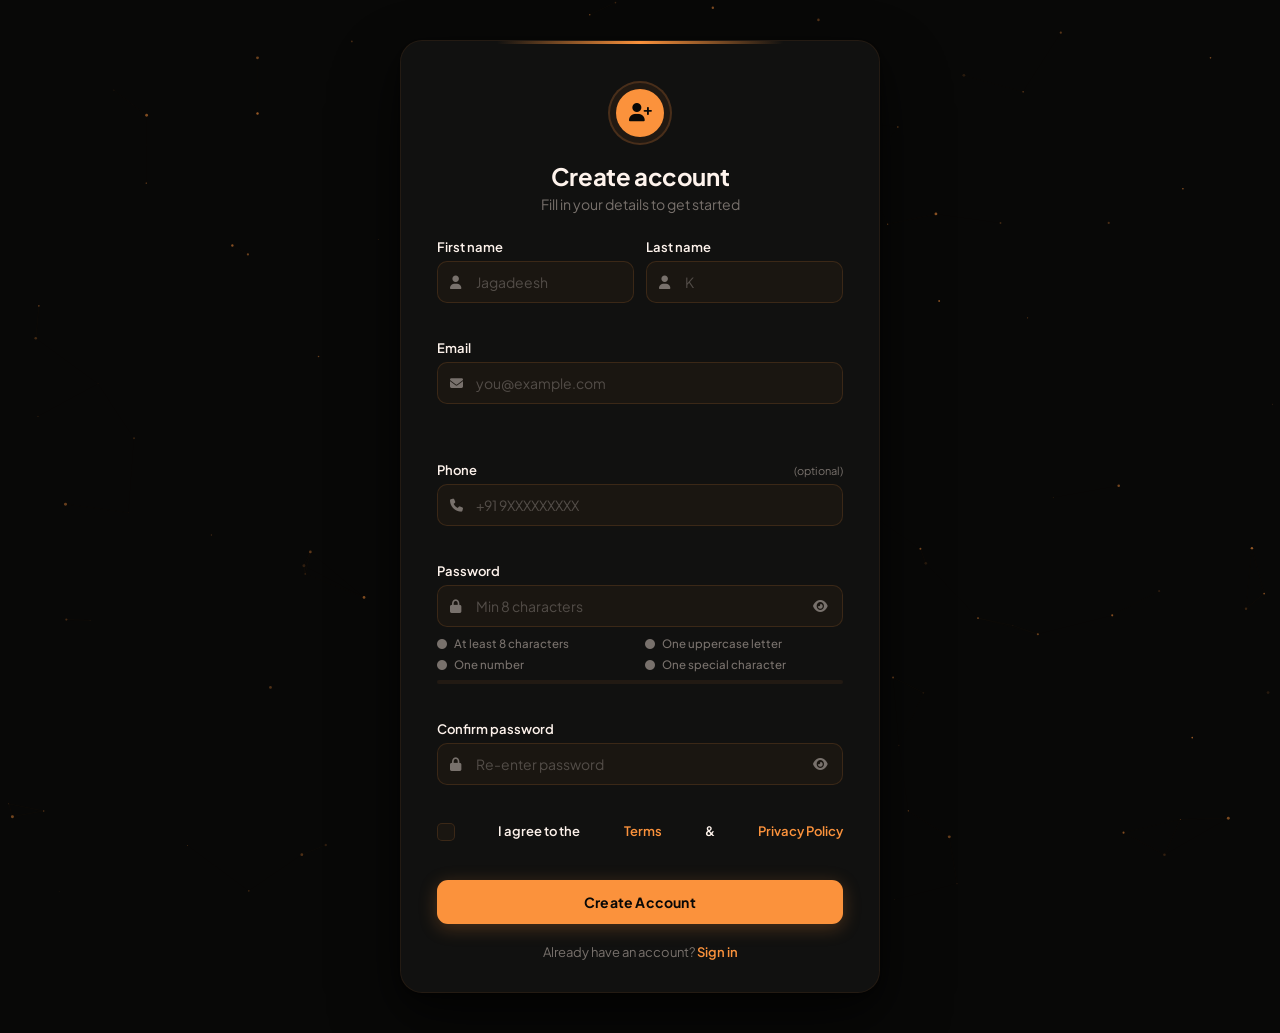
==== register.html @ 0bd23166 "Task-2 updated" ====
<!DOCTYPE html>
<html lang="en">
<head>
  <meta charset="UTF-8"/>
  <meta name="viewport" content="width=device-width, initial-scale=1.0"/>
  <title>Create Account</title>
  <link rel="stylesheet" href="style.css"/>
  <link rel="preconnect" href="https://fonts.googleapis.com">
  <link href="https://fonts.googleapis.com/css2?family=Plus+Jakarta+Sans:wght@400;500;600;700&display=swap" rel="stylesheet">
  <link rel="stylesheet" href="https://cdnjs.cloudflare.com/ajax/libs/font-awesome/6.5.1/css/all.min.css"/>
</head>
<body class="register-page">

  <canvas id="particleCanvas"></canvas>

  <div class="page-wrap">

    <div class="card card--wide" id="card">

      <div class="card-blob"></div>

      <div class="card-header">
        <div class="avatar-ring">
          <div class="avatar-inner">
            <i class="fas fa-user-plus"></i>
          </div>
        </div>
        <h1 class="card-title">Create account</h1>
        <p class="card-sub">Fill in your details to get started</p>
      </div>

      <form id="registerForm" novalidate>

        <div class="row-two">
          <div class="field" id="grp-fname">
            <label for="fname">First name</label>
            <div class="input-box">
              <i class="fas fa-user"></i>
              <input type="text" id="fname" placeholder="Jagadeesh" autocomplete="given-name"/>
            </div>
            <span class="err" id="err-fname"></span>
          </div>

          <div class="field" id="grp-lname">
            <label for="lname">Last name</label>
            <div class="input-box">
              <i class="fas fa-user"></i>
              <input type="text" id="lname" placeholder="K" autocomplete="family-name"/>
            </div>
            <span class="err" id="err-lname"></span>
          </div>
        </div>

        <div class="field" id="grp-remail">
          <label for="remail">Email</label>
          <div class="input-box">
            <i class="fas fa-envelope"></i>
            <input type="email" id="remail" placeholder="you@example.com" autocomplete="email"/>
          </div>
          <span class="err" id="err-remail"></span>
          <span class="hint" id="hint-email"></span>
        </div>

        <div class="field" id="grp-phone">
          <label for="phone">Phone <span class="optional">(optional)</span></label>
          <div class="input-box">
            <i class="fas fa-phone"></i>
            <input type="tel" id="phone" placeholder="+91 9XXXXXXXXX" autocomplete="tel"/>
          </div>
          <span class="err" id="err-phone"></span>
        </div>

        <div class="field" id="grp-rpw">
          <label for="rpw">Password</label>
          <div class="input-box">
            <i class="fas fa-lock"></i>
            <input type="password" id="rpw" placeholder="Min 8 characters" autocomplete="new-password"/>
            <button type="button" class="eye-btn" onclick="toggleEye('rpw','eye2')">
              <i class="fas fa-eye" id="eye2"></i>
            </button>
          </div>
          <ul class="pw-rules" id="pw-rules">
            <li id="rule-len"><i class="fas fa-circle"></i> At least 8 characters</li>
            <li id="rule-upper"><i class="fas fa-circle"></i> One uppercase letter</li>
            <li id="rule-num"><i class="fas fa-circle"></i> One number</li>
            <li id="rule-symbol"><i class="fas fa-circle"></i> One special character</li>
          </ul>
          <div class="strength-bar">
            <div class="strength-fill" id="str-fill"></div>
          </div>
          <span class="strength-txt" id="str-txt"></span>
          <span class="err" id="err-rpw"></span>
        </div>

        <div class="field" id="grp-cpw">
          <label for="cpw">Confirm password</label>
          <div class="input-box">
            <i class="fas fa-lock"></i>
            <input type="password" id="cpw" placeholder="Re-enter password" autocomplete="new-password"/>
            <button type="button" class="eye-btn" onclick="toggleEye('cpw','eye3')">
              <i class="fas fa-eye" id="eye3"></i>
            </button>
          </div>
          <span class="err" id="err-cpw"></span>
          <span class="match-ok hidden" id="match-ok"><i class="fas fa-check-circle"></i> Passwords match</span>
        </div>

        <div class="field" id="grp-terms">
          <label class="check-label">
            <input type="checkbox" id="terms"/>
            <span class="check-box"></span>
            I agree to the <a href="#">Terms</a> &amp; <a href="#">Privacy Policy</a>
          </label>
          <span class="err" id="err-terms"></span>
        </div>

        <button type="submit" class="btn-main" id="regBtn">
          <span id="regTxt">Create Account</span>
          <span id="regLoad" class="spin hidden"><i class="fas fa-circle-notch fa-spin"></i></span>
        </button>

      </form>

      <div class="toast hidden" id="reg-toast"></div>

      <p class="switch">Already have an account? <a href="login.html">Sign in</a></p>

    </div>

  </div>

  <script src="script.js"></script>
</body>
</html>
---- style.css ----
@import url('https://fonts.googleapis.com/css2?family=Plus+Jakarta+Sans:wght@400;500;600;700&display=swap');

:root {
  --bg-primary: #080807;
  --bg-secondary: #111110;
  --accent-color: #fb923c;
  --accent-dim: rgba(251, 146, 60, 0.07);
  --accent-dim-border: rgba(251, 146, 60, 0.18);
  --text-main: #fef3ec;
  --text-muted: #78716c;
  --border-light: rgba(251, 146, 60, 0.08);
  --field-bg: rgba(251, 146, 60, 0.04);
  --field-border: rgba(251, 146, 60, 0.14);
  --err: #f87171;
  --err-bg: rgba(248, 113, 113, 0.08);
  --err-border: rgba(248, 113, 113, 0.3);
  --ok: #4ade80;
  --ok-bg: rgba(74, 222, 128, 0.08);
  --ok-border: rgba(74, 222, 128, 0.3);
  --font: 'Plus Jakarta Sans', -apple-system, BlinkMacSystemFont, sans-serif;
  --ease: 0.2s cubic-bezier(.4,0,.2,1);
}

*, *::before, *::after { box-sizing: border-box; margin: 0; padding: 0; }

body {
  font-family: var(--font);
  min-height: 100vh;
  display: flex;
  align-items: center;
  justify-content: center;
  background-color: var(--bg-primary);
  color: var(--text-main);
  overflow-x: hidden;
}

#particleCanvas {
  position: fixed;
  top: 0;
  left: 0;
  width: 100%;
  height: 100%;
  z-index: 0;
  pointer-events: none;
}

.page-wrap {
  position: relative;
  z-index: 1;
  width: 100%;
  min-height: 100vh;
  display: flex;
  align-items: center;
  justify-content: center;
  padding: 40px 16px;
}

.card {
  position: relative;
  z-index: 1;
  width: 100%;
  max-width: 420px;
  background: var(--bg-secondary);
  border-radius: 22px;
  padding: 40px 36px 32px;
  border: 1px solid var(--border-light);
  box-shadow:
    0 2px 6px rgba(0,0,0,0.3),
    0 12px 32px rgba(0,0,0,0.4),
    0 32px 70px rgba(0,0,0,0.45);
  animation: popIn 0.45s cubic-bezier(.34,1.56,.64,1) both;
  backdrop-filter: blur(6px);
}

.card--wide { max-width: 480px; }

.card-blob {
  position: absolute;
  top: 0; left: 50%;
  transform: translateX(-50%);
  width: 60%;
  height: 3px;
  border-radius: 0 0 4px 4px;
  background: linear-gradient(90deg, transparent, var(--accent-color), transparent);
}

.card-header {
  text-align: center;
  margin-bottom: 26px;
}

.avatar-ring {
  width: 64px; height: 64px;
  border-radius: 50%;
  background: var(--accent-dim);
  border: 2px solid var(--accent-dim-border);
  display: flex; align-items: center; justify-content: center;
  margin: 0 auto 16px;
}

.avatar-inner {
  width: 48px; height: 48px;
  border-radius: 50%;
  background: var(--accent-color);
  display: flex; align-items: center; justify-content: center;
  color: var(--bg-primary);
  font-size: 18px;
}

.card-title {
  font-size: 1.5rem;
  font-weight: 700;
  color: var(--text-main);
  letter-spacing: -0.4px;
  margin-bottom: 4px;
}

.card-sub {
  font-size: 0.88rem;
  color: var(--text-muted);
}

.field {
  margin-bottom: 16px;
}

.field label {
  display: flex;
  justify-content: space-between;
  align-items: center;
  font-size: 13px;
  font-weight: 600;
  color: var(--text-main);
  margin-bottom: 6px;
}

.optional {
  font-size: 11px;
  font-weight: 400;
  color: var(--text-muted);
}

.forgot {
  font-size: 12px;
  font-weight: 500;
  color: var(--accent-color);
  text-decoration: none;
  transition: color var(--ease);
}
.forgot:hover { color: #ffb673; }

.input-box {
  position: relative;
  display: flex;
  align-items: center;
}

.input-box > i {
  position: absolute;
  left: 13px;
  font-size: 13px;
  color: var(--text-muted);
  pointer-events: none;
  transition: color var(--ease);
}

.input-box input {
  width: 100%;
  padding: 11px 13px 11px 38px;
  background: var(--field-bg);
  border: 1.5px solid var(--field-border);
  border-radius: 10px;
  font-family: var(--font);
  font-size: 14px;
  color: var(--text-main);
  outline: none;
  transition: border-color var(--ease), background var(--ease), box-shadow var(--ease);
}

.input-box input::placeholder { color: var(--text-muted); opacity: 0.6; }

.input-box input:focus {
  border-color: var(--accent-color);
  background: rgba(251, 146, 60, 0.06);
  box-shadow: 0 0 0 3px var(--accent-dim);
}

.field.has-error .input-box input {
  border-color: var(--err);
  background: var(--err-bg);
}
.field.has-ok .input-box input {
  border-color: var(--ok);
  background: var(--ok-bg);
}

.err {
  display: block;
  font-size: 12px;
  color: var(--err);
  margin-top: 5px;
  min-height: 16px;
  font-weight: 500;
}

.hint {
  display: block;
  font-size: 12px;
  margin-top: 5px;
  font-weight: 500;
  min-height: 16px;
}

.match-ok {
  display: block;
  font-size: 12px;
  color: var(--ok);
  margin-top: 5px;
  font-weight: 500;
}
.match-ok i { margin-right: 3px; }

.eye-btn {
  position: absolute;
  right: 11px;
  background: none;
  border: none;
  cursor: pointer;
  color: var(--text-muted);
  font-size: 13px;
  padding: 4px;
  display: flex;
  align-items: center;
  transition: color var(--ease);
}
.eye-btn:hover { color: var(--accent-color); }

.pw-rules {
  list-style: none;
  margin-top: 9px;
  margin-bottom: 8px;
  display: grid;
  grid-template-columns: 1fr 1fr;
  gap: 6px 10px;
}
.pw-rules li {
  display: flex;
  align-items: center;
  gap: 7px;
  font-size: 11.5px;
  font-weight: 500;
  color: var(--text-muted);
  transition: color var(--ease);
}
.pw-rules li i {
  font-size: 10px;
  color: var(--text-muted);
  transition: color var(--ease), transform var(--ease);
}
.pw-rules li.met {
  color: var(--ok);
}
.pw-rules li.met i {
  color: var(--ok);
  transform: scale(1.1);
}

.strength-bar {
  height: 4px;
  background: var(--accent-dim);
  border-radius: 2px;
  margin-top: 8px;
  overflow: hidden;
}
.strength-fill {
  height: 100%;
  width: 0;
  border-radius: 2px;
  transition: width 0.35s ease, background 0.35s ease;
}
.strength-txt {
  font-size: 11px;
  font-weight: 600;
  margin-top: 4px;
  display: block;
}

.row-two {
  display: grid;
  grid-template-columns: 1fr 1fr;
  gap: 12px;
}

.check-label {
  display: flex;
  align-items: flex-start;
  gap: 10px;
  cursor: pointer;
  font-size: 13px;
  color: var(--text-muted);
  line-height: 1.5;
  margin-bottom: 18px;
  font-weight: 400;
}
.check-label input[type="checkbox"] { display: none; }

.check-box {
  width: 18px; height: 18px;
  min-width: 18px;
  border-radius: 5px;
  border: 1.5px solid var(--field-border);
  background: var(--field-bg);
  display: flex;
  align-items: center;
  justify-content: center;
  margin-top: 1px;
  transition: background var(--ease), border-color var(--ease);
}
.check-label input:checked ~ .check-box {
  background: var(--accent-color);
  border-color: var(--accent-color);
}
.check-label input:checked ~ .check-box::after {
  content: '';
  width: 5px; height: 9px;
  border: 2px solid var(--bg-primary);
  border-top: none; border-left: none;
  transform: rotate(45deg);
  margin-top: -2px;
}
.check-label a { color: var(--accent-color); text-decoration: none; }
.check-label a:hover { color: #ffb673; }

.btn-main {
  width: 100%;
  padding: 13px;
  background: var(--accent-color);
  color: var(--bg-primary);
  border: none;
  border-radius: 11px;
  font-family: var(--font);
  font-size: 14px;
  font-weight: 700;
  cursor: pointer;
  letter-spacing: 0.2px;
  box-shadow: 0 4px 18px rgba(251, 146, 60, 0.25);
  transition: transform var(--ease), box-shadow var(--ease), opacity var(--ease), background var(--ease);
  display: flex;
  align-items: center;
  justify-content: center;
  gap: 8px;
  margin-bottom: 4px;
}
.btn-main:hover {
  background: #ffa552;
  transform: translateY(-2px);
  box-shadow: 0 8px 26px rgba(251, 146, 60, 0.35);
}
.btn-main:active { transform: translateY(0); }
.btn-main:disabled { opacity: 0.6; cursor: not-allowed; transform: none; }

.spin i { font-size: 15px; }

.toast {
  margin-top: 14px;
  padding: 11px 15px;
  border-radius: 9px;
  font-size: 13px;
  font-weight: 500;
  text-align: center;
  animation: fadeUp 0.28s ease;
}
.toast.ok  { background: var(--ok-bg); color: var(--ok); border: 1px solid var(--ok-border); }
.toast.bad { background: var(--err-bg); color: var(--err); border: 1px solid var(--err-border); }

.switch {
  text-align: center;
  margin-top: 20px;
  font-size: 13px;
  color: var(--text-muted);
}
.switch a {
  color: var(--accent-color);
  font-weight: 600;
  text-decoration: none;
  transition: color var(--ease);
}
.switch a:hover { color: #ffb673; }

.hidden { display: none !important; }

@keyframes popIn {
  from { opacity: 0; transform: scale(0.94) translateY(16px); }
  to   { opacity: 1; transform: scale(1)    translateY(0);    }
}
@keyframes fadeUp {
  from { opacity: 0; transform: translateY(6px); }
  to   { opacity: 1; transform: translateY(0);   }
}

@media (max-width: 520px) {
  .card { padding: 30px 20px 24px; border-radius: 18px; }
  .card-title { font-size: 1.3rem; }
  .row-two { grid-template-columns: 1fr; }
  .pw-rules { grid-template-columns: 1fr; }
}
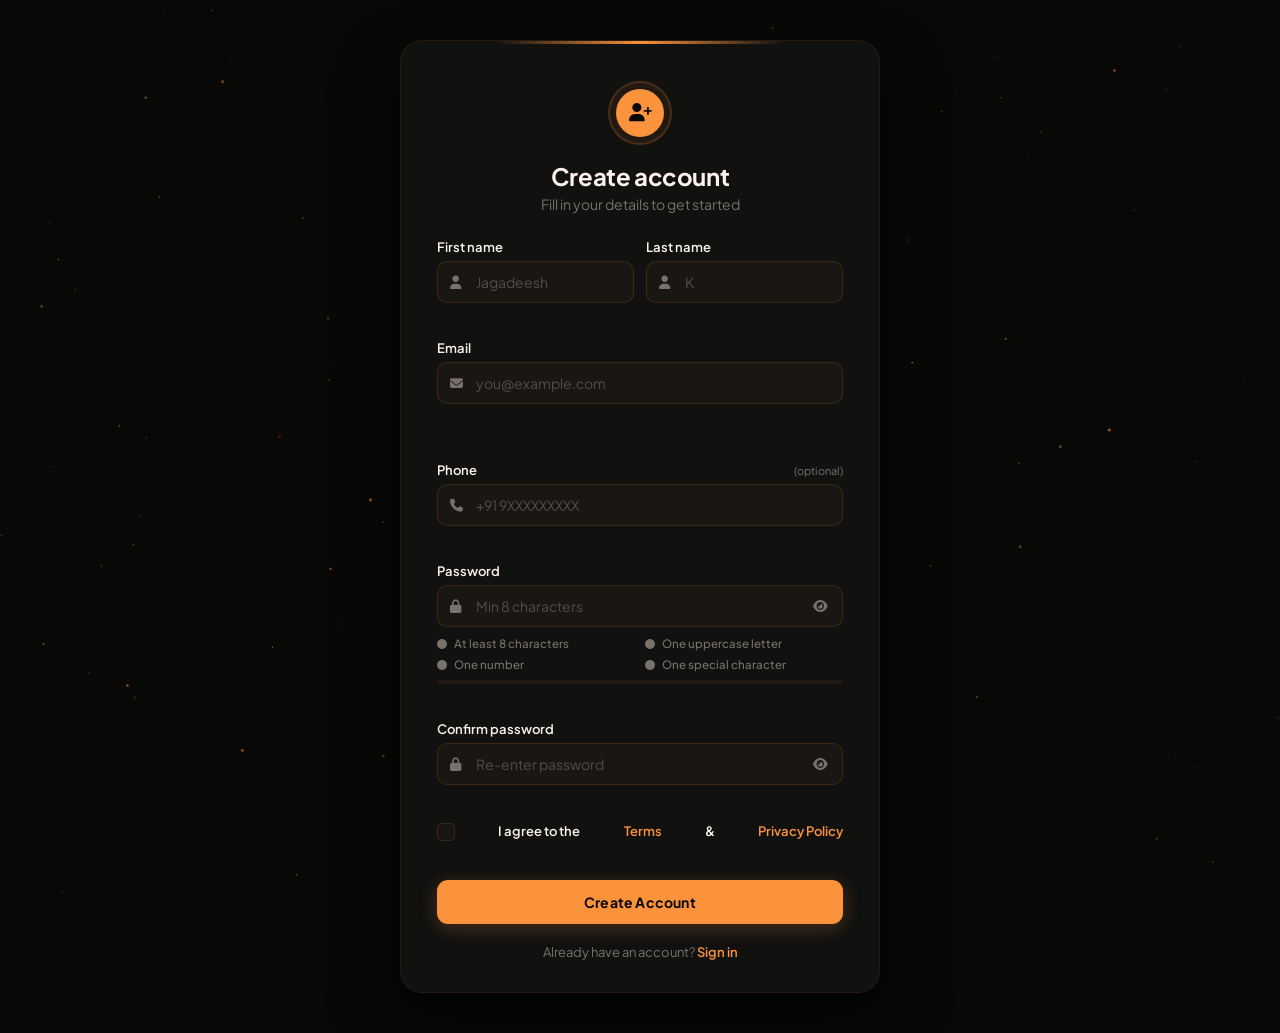
==== commit fb7d9ee1: "Add files via upload" ====
--- a/register.html
+++ b/register.html
@@ -1,134 +1,134 @@
-<!DOCTYPE html>
-<html lang="en">
-<head>
-  <meta charset="UTF-8"/>
-  <meta name="viewport" content="width=device-width, initial-scale=1.0"/>
-  <title>Create Account</title>
-  <link rel="stylesheet" href="style.css"/>
-  <link rel="preconnect" href="https://fonts.googleapis.com">
-  <link href="https://fonts.googleapis.com/css2?family=Plus+Jakarta+Sans:wght@400;500;600;700&display=swap" rel="stylesheet">
-  <link rel="stylesheet" href="https://cdnjs.cloudflare.com/ajax/libs/font-awesome/6.5.1/css/all.min.css"/>
-</head>
-<body class="register-page">
-
-  <canvas id="particleCanvas"></canvas>
-
-  <div class="page-wrap">
-
-    <div class="card card--wide" id="card">
-
-      <div class="card-blob"></div>
-
-      <div class="card-header">
-        <div class="avatar-ring">
-          <div class="avatar-inner">
-            <i class="fas fa-user-plus"></i>
-          </div>
-        </div>
-        <h1 class="card-title">Create account</h1>
-        <p class="card-sub">Fill in your details to get started</p>
-      </div>
-
-      <form id="registerForm" novalidate>
-
-        <div class="row-two">
-          <div class="field" id="grp-fname">
-            <label for="fname">First name</label>
-            <div class="input-box">
-              <i class="fas fa-user"></i>
-              <input type="text" id="fname" placeholder="Jagadeesh" autocomplete="given-name"/>
-            </div>
-            <span class="err" id="err-fname"></span>
-          </div>
-
-          <div class="field" id="grp-lname">
-            <label for="lname">Last name</label>
-            <div class="input-box">
-              <i class="fas fa-user"></i>
-              <input type="text" id="lname" placeholder="K" autocomplete="family-name"/>
-            </div>
-            <span class="err" id="err-lname"></span>
-          </div>
-        </div>
-
-        <div class="field" id="grp-remail">
-          <label for="remail">Email</label>
-          <div class="input-box">
-            <i class="fas fa-envelope"></i>
-            <input type="email" id="remail" placeholder="you@example.com" autocomplete="email"/>
-          </div>
-          <span class="err" id="err-remail"></span>
-          <span class="hint" id="hint-email"></span>
-        </div>
-
-        <div class="field" id="grp-phone">
-          <label for="phone">Phone <span class="optional">(optional)</span></label>
-          <div class="input-box">
-            <i class="fas fa-phone"></i>
-            <input type="tel" id="phone" placeholder="+91 9XXXXXXXXX" autocomplete="tel"/>
-          </div>
-          <span class="err" id="err-phone"></span>
-        </div>
-
-        <div class="field" id="grp-rpw">
-          <label for="rpw">Password</label>
-          <div class="input-box">
-            <i class="fas fa-lock"></i>
-            <input type="password" id="rpw" placeholder="Min 8 characters" autocomplete="new-password"/>
-            <button type="button" class="eye-btn" onclick="toggleEye('rpw','eye2')">
-              <i class="fas fa-eye" id="eye2"></i>
-            </button>
-          </div>
-          <ul class="pw-rules" id="pw-rules">
-            <li id="rule-len"><i class="fas fa-circle"></i> At least 8 characters</li>
-            <li id="rule-upper"><i class="fas fa-circle"></i> One uppercase letter</li>
-            <li id="rule-num"><i class="fas fa-circle"></i> One number</li>
-            <li id="rule-symbol"><i class="fas fa-circle"></i> One special character</li>
-          </ul>
-          <div class="strength-bar">
-            <div class="strength-fill" id="str-fill"></div>
-          </div>
-          <span class="strength-txt" id="str-txt"></span>
-          <span class="err" id="err-rpw"></span>
-        </div>
-
-        <div class="field" id="grp-cpw">
-          <label for="cpw">Confirm password</label>
-          <div class="input-box">
-            <i class="fas fa-lock"></i>
-            <input type="password" id="cpw" placeholder="Re-enter password" autocomplete="new-password"/>
-            <button type="button" class="eye-btn" onclick="toggleEye('cpw','eye3')">
-              <i class="fas fa-eye" id="eye3"></i>
-            </button>
-          </div>
-          <span class="err" id="err-cpw"></span>
-          <span class="match-ok hidden" id="match-ok"><i class="fas fa-check-circle"></i> Passwords match</span>
-        </div>
-
-        <div class="field" id="grp-terms">
-          <label class="check-label">
-            <input type="checkbox" id="terms"/>
-            <span class="check-box"></span>
-            I agree to the <a href="#">Terms</a> &amp; <a href="#">Privacy Policy</a>
-          </label>
-          <span class="err" id="err-terms"></span>
-        </div>
-
-        <button type="submit" class="btn-main" id="regBtn">
-          <span id="regTxt">Create Account</span>
-          <span id="regLoad" class="spin hidden"><i class="fas fa-circle-notch fa-spin"></i></span>
-        </button>
-
-      </form>
-
-      <div class="toast hidden" id="reg-toast"></div>
-
-      <p class="switch">Already have an account? <a href="login.html">Sign in</a></p>
-
-    </div>
-
-  </div>
-
-  <script src="script.js"></script>
-</body>
+<!DOCTYPE html>
+<html lang="en">
+<head>
+  <meta charset="UTF-8"/>
+  <meta name="viewport" content="width=device-width, initial-scale=1.0"/>
+  <title>Create Account</title>
+  <link rel="stylesheet" href="style.css"/>
+  <link rel="preconnect" href="https://fonts.googleapis.com">
+  <link href="https://fonts.googleapis.com/css2?family=Plus+Jakarta+Sans:wght@400;500;600;700&display=swap" rel="stylesheet">
+  <link rel="stylesheet" href="https://cdnjs.cloudflare.com/ajax/libs/font-awesome/6.5.1/css/all.min.css"/>
+</head>
+<body class="register-page">
+
+  <canvas id="particleCanvas"></canvas>
+
+  <div class="page-wrap">
+
+    <div class="card card--wide" id="card">
+
+      <div class="card-blob"></div>
+
+      <div class="card-header">
+        <div class="avatar-ring">
+          <div class="avatar-inner">
+            <i class="fas fa-user-plus"></i>
+          </div>
+        </div>
+        <h1 class="card-title">Create account</h1>
+        <p class="card-sub">Fill in your details to get started</p>
+      </div>
+
+      <form id="registerForm" novalidate>
+
+        <div class="row-two">
+          <div class="field" id="grp-fname">
+            <label for="fname">First name</label>
+            <div class="input-box">
+              <i class="fas fa-user"></i>
+              <input type="text" id="fname" placeholder="Jagadeesh" autocomplete="given-name"/>
+            </div>
+            <span class="err" id="err-fname"></span>
+          </div>
+
+          <div class="field" id="grp-lname">
+            <label for="lname">Last name</label>
+            <div class="input-box">
+              <i class="fas fa-user"></i>
+              <input type="text" id="lname" placeholder="K" autocomplete="family-name"/>
+            </div>
+            <span class="err" id="err-lname"></span>
+          </div>
+        </div>
+
+        <div class="field" id="grp-remail">
+          <label for="remail">Email</label>
+          <div class="input-box">
+            <i class="fas fa-envelope"></i>
+            <input type="email" id="remail" placeholder="you@example.com" autocomplete="email"/>
+          </div>
+          <span class="err" id="err-remail"></span>
+          <span class="hint" id="hint-email"></span>
+        </div>
+
+        <div class="field" id="grp-phone">
+          <label for="phone">Phone <span class="optional">(optional)</span></label>
+          <div class="input-box">
+            <i class="fas fa-phone"></i>
+            <input type="tel" id="phone" placeholder="+91 9XXXXXXXXX" autocomplete="tel"/>
+          </div>
+          <span class="err" id="err-phone"></span>
+        </div>
+
+        <div class="field" id="grp-rpw">
+          <label for="rpw">Password</label>
+          <div class="input-box">
+            <i class="fas fa-lock"></i>
+            <input type="password" id="rpw" placeholder="Min 8 characters" autocomplete="new-password"/>
+            <button type="button" class="eye-btn" onclick="toggleEye('rpw','eye2')">
+              <i class="fas fa-eye" id="eye2"></i>
+            </button>
+          </div>
+          <ul class="pw-rules" id="pw-rules">
+            <li id="rule-len"><i class="fas fa-circle"></i> At least 8 characters</li>
+            <li id="rule-upper"><i class="fas fa-circle"></i> One uppercase letter</li>
+            <li id="rule-num"><i class="fas fa-circle"></i> One number</li>
+            <li id="rule-symbol"><i class="fas fa-circle"></i> One special character</li>
+          </ul>
+          <div class="strength-bar">
+            <div class="strength-fill" id="str-fill"></div>
+          </div>
+          <span class="strength-txt" id="str-txt"></span>
+          <span class="err" id="err-rpw"></span>
+        </div>
+
+        <div class="field" id="grp-cpw">
+          <label for="cpw">Confirm password</label>
+          <div class="input-box">
+            <i class="fas fa-lock"></i>
+            <input type="password" id="cpw" placeholder="Re-enter password" autocomplete="new-password"/>
+            <button type="button" class="eye-btn" onclick="toggleEye('cpw','eye3')">
+              <i class="fas fa-eye" id="eye3"></i>
+            </button>
+          </div>
+          <span class="err" id="err-cpw"></span>
+          <span class="match-ok hidden" id="match-ok"><i class="fas fa-check-circle"></i> Passwords match</span>
+        </div>
+
+        <div class="field" id="grp-terms">
+          <label class="check-label">
+            <input type="checkbox" id="terms"/>
+            <span class="check-box"></span>
+            I agree to the <a href="#">Terms</a> &amp; <a href="#">Privacy Policy</a>
+          </label>
+          <span class="err" id="err-terms"></span>
+        </div>
+
+        <button type="submit" class="btn-main" id="regBtn">
+          <span id="regTxt">Create Account</span>
+          <span id="regLoad" class="spin hidden"><i class="fas fa-circle-notch fa-spin"></i></span>
+        </button>
+
+      </form>
+
+      <div class="toast hidden" id="reg-toast"></div>
+
+      <p class="switch">Already have an account? <a href="login.html">Sign in</a></p>
+
+    </div>
+
+  </div>
+
+  <script src="script.js"></script>
+</body>
 </html>
--- a/style.css
+++ b/style.css
@@ -1,406 +1,406 @@
-@import url('https://fonts.googleapis.com/css2?family=Plus+Jakarta+Sans:wght@400;500;600;700&display=swap');
-
-:root {
-  --bg-primary: #080807;
-  --bg-secondary: #111110;
-  --accent-color: #fb923c;
-  --accent-dim: rgba(251, 146, 60, 0.07);
-  --accent-dim-border: rgba(251, 146, 60, 0.18);
-  --text-main: #fef3ec;
-  --text-muted: #78716c;
-  --border-light: rgba(251, 146, 60, 0.08);
-  --field-bg: rgba(251, 146, 60, 0.04);
-  --field-border: rgba(251, 146, 60, 0.14);
-  --err: #f87171;
-  --err-bg: rgba(248, 113, 113, 0.08);
-  --err-border: rgba(248, 113, 113, 0.3);
-  --ok: #4ade80;
-  --ok-bg: rgba(74, 222, 128, 0.08);
-  --ok-border: rgba(74, 222, 128, 0.3);
-  --font: 'Plus Jakarta Sans', -apple-system, BlinkMacSystemFont, sans-serif;
-  --ease: 0.2s cubic-bezier(.4,0,.2,1);
-}
-
-*, *::before, *::after { box-sizing: border-box; margin: 0; padding: 0; }
-
-body {
-  font-family: var(--font);
-  min-height: 100vh;
-  display: flex;
-  align-items: center;
-  justify-content: center;
-  background-color: var(--bg-primary);
-  color: var(--text-main);
-  overflow-x: hidden;
-}
-
-#particleCanvas {
-  position: fixed;
-  top: 0;
-  left: 0;
-  width: 100%;
-  height: 100%;
-  z-index: 0;
-  pointer-events: none;
-}
-
-.page-wrap {
-  position: relative;
-  z-index: 1;
-  width: 100%;
-  min-height: 100vh;
-  display: flex;
-  align-items: center;
-  justify-content: center;
-  padding: 40px 16px;
-}
-
-.card {
-  position: relative;
-  z-index: 1;
-  width: 100%;
-  max-width: 420px;
-  background: var(--bg-secondary);
-  border-radius: 22px;
-  padding: 40px 36px 32px;
-  border: 1px solid var(--border-light);
-  box-shadow:
-    0 2px 6px rgba(0,0,0,0.3),
-    0 12px 32px rgba(0,0,0,0.4),
-    0 32px 70px rgba(0,0,0,0.45);
-  animation: popIn 0.45s cubic-bezier(.34,1.56,.64,1) both;
-  backdrop-filter: blur(6px);
-}
-
-.card--wide { max-width: 480px; }
-
-.card-blob {
-  position: absolute;
-  top: 0; left: 50%;
-  transform: translateX(-50%);
-  width: 60%;
-  height: 3px;
-  border-radius: 0 0 4px 4px;
-  background: linear-gradient(90deg, transparent, var(--accent-color), transparent);
-}
-
-.card-header {
-  text-align: center;
-  margin-bottom: 26px;
-}
-
-.avatar-ring {
-  width: 64px; height: 64px;
-  border-radius: 50%;
-  background: var(--accent-dim);
-  border: 2px solid var(--accent-dim-border);
-  display: flex; align-items: center; justify-content: center;
-  margin: 0 auto 16px;
-}
-
-.avatar-inner {
-  width: 48px; height: 48px;
-  border-radius: 50%;
-  background: var(--accent-color);
-  display: flex; align-items: center; justify-content: center;
-  color: var(--bg-primary);
-  font-size: 18px;
-}
-
-.card-title {
-  font-size: 1.5rem;
-  font-weight: 700;
-  color: var(--text-main);
-  letter-spacing: -0.4px;
-  margin-bottom: 4px;
-}
-
-.card-sub {
-  font-size: 0.88rem;
-  color: var(--text-muted);
-}
-
-.field {
-  margin-bottom: 16px;
-}
-
-.field label {
-  display: flex;
-  justify-content: space-between;
-  align-items: center;
-  font-size: 13px;
-  font-weight: 600;
-  color: var(--text-main);
-  margin-bottom: 6px;
-}
-
-.optional {
-  font-size: 11px;
-  font-weight: 400;
-  color: var(--text-muted);
-}
-
-.forgot {
-  font-size: 12px;
-  font-weight: 500;
-  color: var(--accent-color);
-  text-decoration: none;
-  transition: color var(--ease);
-}
-.forgot:hover { color: #ffb673; }
-
-.input-box {
-  position: relative;
-  display: flex;
-  align-items: center;
-}
-
-.input-box > i {
-  position: absolute;
-  left: 13px;
-  font-size: 13px;
-  color: var(--text-muted);
-  pointer-events: none;
-  transition: color var(--ease);
-}
-
-.input-box input {
-  width: 100%;
-  padding: 11px 13px 11px 38px;
-  background: var(--field-bg);
-  border: 1.5px solid var(--field-border);
-  border-radius: 10px;
-  font-family: var(--font);
-  font-size: 14px;
-  color: var(--text-main);
-  outline: none;
-  transition: border-color var(--ease), background var(--ease), box-shadow var(--ease);
-}
-
-.input-box input::placeholder { color: var(--text-muted); opacity: 0.6; }
-
-.input-box input:focus {
-  border-color: var(--accent-color);
-  background: rgba(251, 146, 60, 0.06);
-  box-shadow: 0 0 0 3px var(--accent-dim);
-}
-
-.field.has-error .input-box input {
-  border-color: var(--err);
-  background: var(--err-bg);
-}
-.field.has-ok .input-box input {
-  border-color: var(--ok);
-  background: var(--ok-bg);
-}
-
-.err {
-  display: block;
-  font-size: 12px;
-  color: var(--err);
-  margin-top: 5px;
-  min-height: 16px;
-  font-weight: 500;
-}
-
-.hint {
-  display: block;
-  font-size: 12px;
-  margin-top: 5px;
-  font-weight: 500;
-  min-height: 16px;
-}
-
-.match-ok {
-  display: block;
-  font-size: 12px;
-  color: var(--ok);
-  margin-top: 5px;
-  font-weight: 500;
-}
-.match-ok i { margin-right: 3px; }
-
-.eye-btn {
-  position: absolute;
-  right: 11px;
-  background: none;
-  border: none;
-  cursor: pointer;
-  color: var(--text-muted);
-  font-size: 13px;
-  padding: 4px;
-  display: flex;
-  align-items: center;
-  transition: color var(--ease);
-}
-.eye-btn:hover { color: var(--accent-color); }
-
-.pw-rules {
-  list-style: none;
-  margin-top: 9px;
-  margin-bottom: 8px;
-  display: grid;
-  grid-template-columns: 1fr 1fr;
-  gap: 6px 10px;
-}
-.pw-rules li {
-  display: flex;
-  align-items: center;
-  gap: 7px;
-  font-size: 11.5px;
-  font-weight: 500;
-  color: var(--text-muted);
-  transition: color var(--ease);
-}
-.pw-rules li i {
-  font-size: 10px;
-  color: var(--text-muted);
-  transition: color var(--ease), transform var(--ease);
-}
-.pw-rules li.met {
-  color: var(--ok);
-}
-.pw-rules li.met i {
-  color: var(--ok);
-  transform: scale(1.1);
-}
-
-.strength-bar {
-  height: 4px;
-  background: var(--accent-dim);
-  border-radius: 2px;
-  margin-top: 8px;
-  overflow: hidden;
-}
-.strength-fill {
-  height: 100%;
-  width: 0;
-  border-radius: 2px;
-  transition: width 0.35s ease, background 0.35s ease;
-}
-.strength-txt {
-  font-size: 11px;
-  font-weight: 600;
-  margin-top: 4px;
-  display: block;
-}
-
-.row-two {
-  display: grid;
-  grid-template-columns: 1fr 1fr;
-  gap: 12px;
-}
-
-.check-label {
-  display: flex;
-  align-items: flex-start;
-  gap: 10px;
-  cursor: pointer;
-  font-size: 13px;
-  color: var(--text-muted);
-  line-height: 1.5;
-  margin-bottom: 18px;
-  font-weight: 400;
-}
-.check-label input[type="checkbox"] { display: none; }
-
-.check-box {
-  width: 18px; height: 18px;
-  min-width: 18px;
-  border-radius: 5px;
-  border: 1.5px solid var(--field-border);
-  background: var(--field-bg);
-  display: flex;
-  align-items: center;
-  justify-content: center;
-  margin-top: 1px;
-  transition: background var(--ease), border-color var(--ease);
-}
-.check-label input:checked ~ .check-box {
-  background: var(--accent-color);
-  border-color: var(--accent-color);
-}
-.check-label input:checked ~ .check-box::after {
-  content: '';
-  width: 5px; height: 9px;
-  border: 2px solid var(--bg-primary);
-  border-top: none; border-left: none;
-  transform: rotate(45deg);
-  margin-top: -2px;
-}
-.check-label a { color: var(--accent-color); text-decoration: none; }
-.check-label a:hover { color: #ffb673; }
-
-.btn-main {
-  width: 100%;
-  padding: 13px;
-  background: var(--accent-color);
-  color: var(--bg-primary);
-  border: none;
-  border-radius: 11px;
-  font-family: var(--font);
-  font-size: 14px;
-  font-weight: 700;
-  cursor: pointer;
-  letter-spacing: 0.2px;
-  box-shadow: 0 4px 18px rgba(251, 146, 60, 0.25);
-  transition: transform var(--ease), box-shadow var(--ease), opacity var(--ease), background var(--ease);
-  display: flex;
-  align-items: center;
-  justify-content: center;
-  gap: 8px;
-  margin-bottom: 4px;
-}
-.btn-main:hover {
-  background: #ffa552;
-  transform: translateY(-2px);
-  box-shadow: 0 8px 26px rgba(251, 146, 60, 0.35);
-}
-.btn-main:active { transform: translateY(0); }
-.btn-main:disabled { opacity: 0.6; cursor: not-allowed; transform: none; }
-
-.spin i { font-size: 15px; }
-
-.toast {
-  margin-top: 14px;
-  padding: 11px 15px;
-  border-radius: 9px;
-  font-size: 13px;
-  font-weight: 500;
-  text-align: center;
-  animation: fadeUp 0.28s ease;
-}
-.toast.ok  { background: var(--ok-bg); color: var(--ok); border: 1px solid var(--ok-border); }
-.toast.bad { background: var(--err-bg); color: var(--err); border: 1px solid var(--err-border); }
-
-.switch {
-  text-align: center;
-  margin-top: 20px;
-  font-size: 13px;
-  color: var(--text-muted);
-}
-.switch a {
-  color: var(--accent-color);
-  font-weight: 600;
-  text-decoration: none;
-  transition: color var(--ease);
-}
-.switch a:hover { color: #ffb673; }
-
-.hidden { display: none !important; }
-
-@keyframes popIn {
-  from { opacity: 0; transform: scale(0.94) translateY(16px); }
-  to   { opacity: 1; transform: scale(1)    translateY(0);    }
-}
-@keyframes fadeUp {
-  from { opacity: 0; transform: translateY(6px); }
-  to   { opacity: 1; transform: translateY(0);   }
-}
-
-@media (max-width: 520px) {
-  .card { padding: 30px 20px 24px; border-radius: 18px; }
-  .card-title { font-size: 1.3rem; }
-  .row-two { grid-template-columns: 1fr; }
-  .pw-rules { grid-template-columns: 1fr; }
+@import url('https://fonts.googleapis.com/css2?family=Plus+Jakarta+Sans:wght@400;500;600;700&display=swap');
+
+:root {
+  --bg-primary: #080807;
+  --bg-secondary: #111110;
+  --accent-color: #fb923c;
+  --accent-dim: rgba(251, 146, 60, 0.07);
+  --accent-dim-border: rgba(251, 146, 60, 0.18);
+  --text-main: #fef3ec;
+  --text-muted: #78716c;
+  --border-light: rgba(251, 146, 60, 0.08);
+  --field-bg: rgba(251, 146, 60, 0.04);
+  --field-border: rgba(251, 146, 60, 0.14);
+  --err: #f87171;
+  --err-bg: rgba(248, 113, 113, 0.08);
+  --err-border: rgba(248, 113, 113, 0.3);
+  --ok: #4ade80;
+  --ok-bg: rgba(74, 222, 128, 0.08);
+  --ok-border: rgba(74, 222, 128, 0.3);
+  --font: 'Plus Jakarta Sans', -apple-system, BlinkMacSystemFont, sans-serif;
+  --ease: 0.2s cubic-bezier(.4,0,.2,1);
+}
+
+*, *::before, *::after { box-sizing: border-box; margin: 0; padding: 0; }
+
+body {
+  font-family: var(--font);
+  min-height: 100vh;
+  display: flex;
+  align-items: center;
+  justify-content: center;
+  background-color: var(--bg-primary);
+  color: var(--text-main);
+  overflow-x: hidden;
+}
+
+#particleCanvas {
+  position: fixed;
+  top: 0;
+  left: 0;
+  width: 100%;
+  height: 100%;
+  z-index: 0;
+  pointer-events: none;
+}
+
+.page-wrap {
+  position: relative;
+  z-index: 1;
+  width: 100%;
+  min-height: 100vh;
+  display: flex;
+  align-items: center;
+  justify-content: center;
+  padding: 40px 16px;
+}
+
+.card {
+  position: relative;
+  z-index: 1;
+  width: 100%;
+  max-width: 420px;
+  background: var(--bg-secondary);
+  border-radius: 22px;
+  padding: 40px 36px 32px;
+  border: 1px solid var(--border-light);
+  box-shadow:
+    0 2px 6px rgba(0,0,0,0.3),
+    0 12px 32px rgba(0,0,0,0.4),
+    0 32px 70px rgba(0,0,0,0.45);
+  animation: popIn 0.45s cubic-bezier(.34,1.56,.64,1) both;
+  backdrop-filter: blur(6px);
+}
+
+.card--wide { max-width: 480px; }
+
+.card-blob {
+  position: absolute;
+  top: 0; left: 50%;
+  transform: translateX(-50%);
+  width: 60%;
+  height: 3px;
+  border-radius: 0 0 4px 4px;
+  background: linear-gradient(90deg, transparent, var(--accent-color), transparent);
+}
+
+.card-header {
+  text-align: center;
+  margin-bottom: 26px;
+}
+
+.avatar-ring {
+  width: 64px; height: 64px;
+  border-radius: 50%;
+  background: var(--accent-dim);
+  border: 2px solid var(--accent-dim-border);
+  display: flex; align-items: center; justify-content: center;
+  margin: 0 auto 16px;
+}
+
+.avatar-inner {
+  width: 48px; height: 48px;
+  border-radius: 50%;
+  background: var(--accent-color);
+  display: flex; align-items: center; justify-content: center;
+  color: var(--bg-primary);
+  font-size: 18px;
+}
+
+.card-title {
+  font-size: 1.5rem;
+  font-weight: 700;
+  color: var(--text-main);
+  letter-spacing: -0.4px;
+  margin-bottom: 4px;
+}
+
+.card-sub {
+  font-size: 0.88rem;
+  color: var(--text-muted);
+}
+
+.field {
+  margin-bottom: 16px;
+}
+
+.field label {
+  display: flex;
+  justify-content: space-between;
+  align-items: center;
+  font-size: 13px;
+  font-weight: 600;
+  color: var(--text-main);
+  margin-bottom: 6px;
+}
+
+.optional {
+  font-size: 11px;
+  font-weight: 400;
+  color: var(--text-muted);
+}
+
+.forgot {
+  font-size: 12px;
+  font-weight: 500;
+  color: var(--accent-color);
+  text-decoration: none;
+  transition: color var(--ease);
+}
+.forgot:hover { color: #ffb673; }
+
+.input-box {
+  position: relative;
+  display: flex;
+  align-items: center;
+}
+
+.input-box > i {
+  position: absolute;
+  left: 13px;
+  font-size: 13px;
+  color: var(--text-muted);
+  pointer-events: none;
+  transition: color var(--ease);
+}
+
+.input-box input {
+  width: 100%;
+  padding: 11px 13px 11px 38px;
+  background: var(--field-bg);
+  border: 1.5px solid var(--field-border);
+  border-radius: 10px;
+  font-family: var(--font);
+  font-size: 14px;
+  color: var(--text-main);
+  outline: none;
+  transition: border-color var(--ease), background var(--ease), box-shadow var(--ease);
+}
+
+.input-box input::placeholder { color: var(--text-muted); opacity: 0.6; }
+
+.input-box input:focus {
+  border-color: var(--accent-color);
+  background: rgba(251, 146, 60, 0.06);
+  box-shadow: 0 0 0 3px var(--accent-dim);
+}
+
+.field.has-error .input-box input {
+  border-color: var(--err);
+  background: var(--err-bg);
+}
+.field.has-ok .input-box input {
+  border-color: var(--ok);
+  background: var(--ok-bg);
+}
+
+.err {
+  display: block;
+  font-size: 12px;
+  color: var(--err);
+  margin-top: 5px;
+  min-height: 16px;
+  font-weight: 500;
+}
+
+.hint {
+  display: block;
+  font-size: 12px;
+  margin-top: 5px;
+  font-weight: 500;
+  min-height: 16px;
+}
+
+.match-ok {
+  display: block;
+  font-size: 12px;
+  color: var(--ok);
+  margin-top: 5px;
+  font-weight: 500;
+}
+.match-ok i { margin-right: 3px; }
+
+.eye-btn {
+  position: absolute;
+  right: 11px;
+  background: none;
+  border: none;
+  cursor: pointer;
+  color: var(--text-muted);
+  font-size: 13px;
+  padding: 4px;
+  display: flex;
+  align-items: center;
+  transition: color var(--ease);
+}
+.eye-btn:hover { color: var(--accent-color); }
+
+.pw-rules {
+  list-style: none;
+  margin-top: 9px;
+  margin-bottom: 8px;
+  display: grid;
+  grid-template-columns: 1fr 1fr;
+  gap: 6px 10px;
+}
+.pw-rules li {
+  display: flex;
+  align-items: center;
+  gap: 7px;
+  font-size: 11.5px;
+  font-weight: 500;
+  color: var(--text-muted);
+  transition: color var(--ease);
+}
+.pw-rules li i {
+  font-size: 10px;
+  color: var(--text-muted);
+  transition: color var(--ease), transform var(--ease);
+}
+.pw-rules li.met {
+  color: var(--ok);
+}
+.pw-rules li.met i {
+  color: var(--ok);
+  transform: scale(1.1);
+}
+
+.strength-bar {
+  height: 4px;
+  background: var(--accent-dim);
+  border-radius: 2px;
+  margin-top: 8px;
+  overflow: hidden;
+}
+.strength-fill {
+  height: 100%;
+  width: 0;
+  border-radius: 2px;
+  transition: width 0.35s ease, background 0.35s ease;
+}
+.strength-txt {
+  font-size: 11px;
+  font-weight: 600;
+  margin-top: 4px;
+  display: block;
+}
+
+.row-two {
+  display: grid;
+  grid-template-columns: 1fr 1fr;
+  gap: 12px;
+}
+
+.check-label {
+  display: flex;
+  align-items: flex-start;
+  gap: 10px;
+  cursor: pointer;
+  font-size: 13px;
+  color: var(--text-muted);
+  line-height: 1.5;
+  margin-bottom: 18px;
+  font-weight: 400;
+}
+.check-label input[type="checkbox"] { display: none; }
+
+.check-box {
+  width: 18px; height: 18px;
+  min-width: 18px;
+  border-radius: 5px;
+  border: 1.5px solid var(--field-border);
+  background: var(--field-bg);
+  display: flex;
+  align-items: center;
+  justify-content: center;
+  margin-top: 1px;
+  transition: background var(--ease), border-color var(--ease);
+}
+.check-label input:checked ~ .check-box {
+  background: var(--accent-color);
+  border-color: var(--accent-color);
+}
+.check-label input:checked ~ .check-box::after {
+  content: '';
+  width: 5px; height: 9px;
+  border: 2px solid var(--bg-primary);
+  border-top: none; border-left: none;
+  transform: rotate(45deg);
+  margin-top: -2px;
+}
+.check-label a { color: var(--accent-color); text-decoration: none; }
+.check-label a:hover { color: #ffb673; }
+
+.btn-main {
+  width: 100%;
+  padding: 13px;
+  background: var(--accent-color);
+  color: var(--bg-primary);
+  border: none;
+  border-radius: 11px;
+  font-family: var(--font);
+  font-size: 14px;
+  font-weight: 700;
+  cursor: pointer;
+  letter-spacing: 0.2px;
+  box-shadow: 0 4px 18px rgba(251, 146, 60, 0.25);
+  transition: transform var(--ease), box-shadow var(--ease), opacity var(--ease), background var(--ease);
+  display: flex;
+  align-items: center;
+  justify-content: center;
+  gap: 8px;
+  margin-bottom: 4px;
+}
+.btn-main:hover {
+  background: #ffa552;
+  transform: translateY(-2px);
+  box-shadow: 0 8px 26px rgba(251, 146, 60, 0.35);
+}
+.btn-main:active { transform: translateY(0); }
+.btn-main:disabled { opacity: 0.6; cursor: not-allowed; transform: none; }
+
+.spin i { font-size: 15px; }
+
+.toast {
+  margin-top: 14px;
+  padding: 11px 15px;
+  border-radius: 9px;
+  font-size: 13px;
+  font-weight: 500;
+  text-align: center;
+  animation: fadeUp 0.28s ease;
+}
+.toast.ok  { background: var(--ok-bg); color: var(--ok); border: 1px solid var(--ok-border); }
+.toast.bad { background: var(--err-bg); color: var(--err); border: 1px solid var(--err-border); }
+
+.switch {
+  text-align: center;
+  margin-top: 20px;
+  font-size: 13px;
+  color: var(--text-muted);
+}
+.switch a {
+  color: var(--accent-color);
+  font-weight: 600;
+  text-decoration: none;
+  transition: color var(--ease);
+}
+.switch a:hover { color: #ffb673; }
+
+.hidden { display: none !important; }
+
+@keyframes popIn {
+  from { opacity: 0; transform: scale(0.94) translateY(16px); }
+  to   { opacity: 1; transform: scale(1)    translateY(0);    }
+}
+@keyframes fadeUp {
+  from { opacity: 0; transform: translateY(6px); }
+  to   { opacity: 1; transform: translateY(0);   }
+}
+
+@media (max-width: 520px) {
+  .card { padding: 30px 20px 24px; border-radius: 18px; }
+  .card-title { font-size: 1.3rem; }
+  .row-two { grid-template-columns: 1fr; }
+  .pw-rules { grid-template-columns: 1fr; }
 }
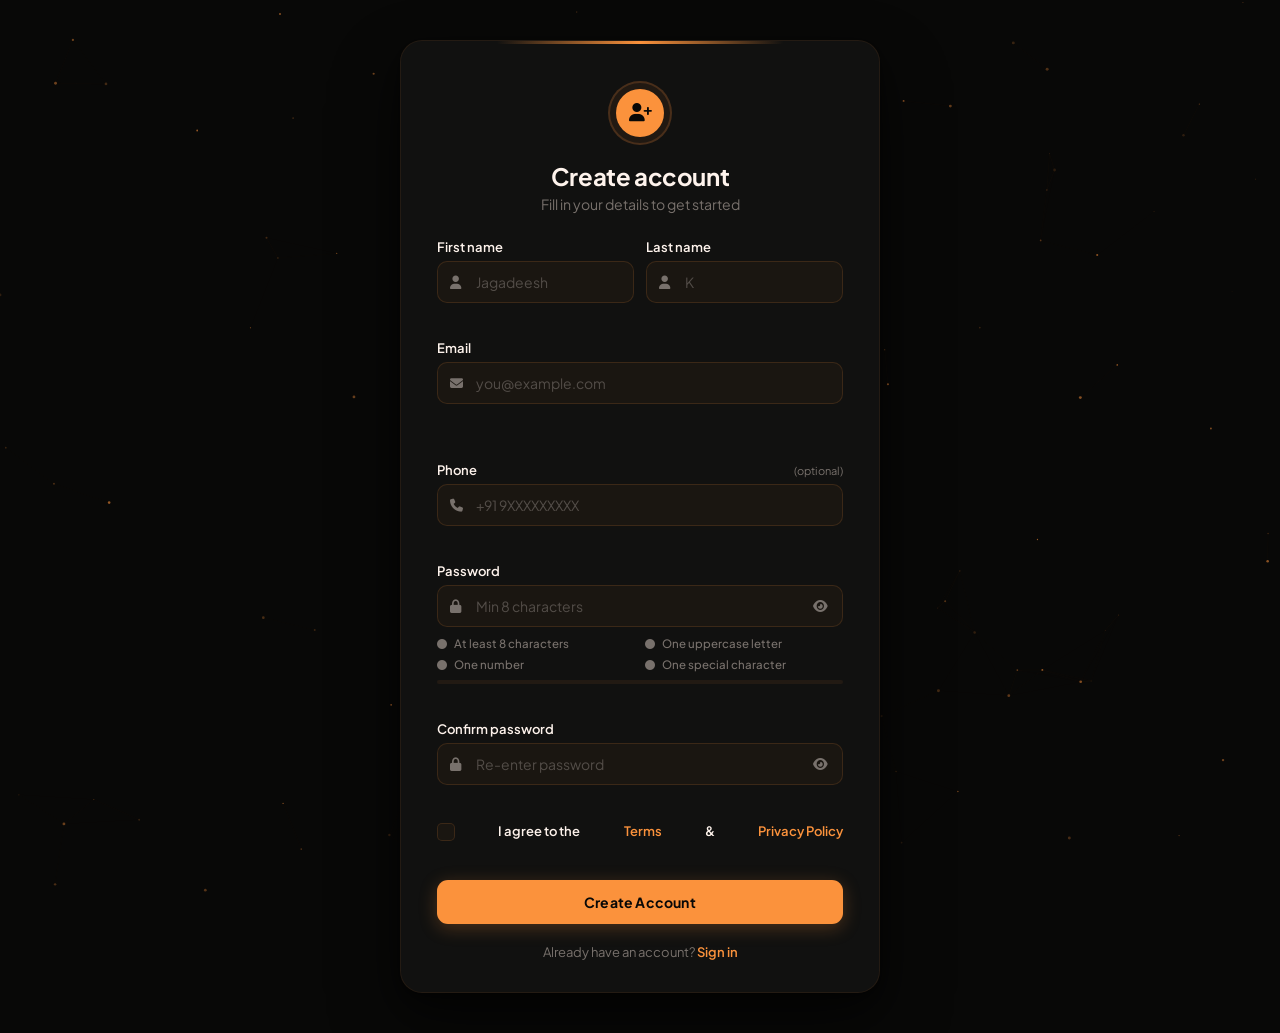
==== commit 70c123c5: "Updated the login file" ====
--- a/register.html
+++ b/register.html
@@ -1,134 +1,134 @@
-<!DOCTYPE html>
-<html lang="en">
-<head>
-  <meta charset="UTF-8"/>
-  <meta name="viewport" content="width=device-width, initial-scale=1.0"/>
-  <title>Create Account</title>
-  <link rel="stylesheet" href="style.css"/>
-  <link rel="preconnect" href="https://fonts.googleapis.com">
-  <link href="https://fonts.googleapis.com/css2?family=Plus+Jakarta+Sans:wght@400;500;600;700&display=swap" rel="stylesheet">
-  <link rel="stylesheet" href="https://cdnjs.cloudflare.com/ajax/libs/font-awesome/6.5.1/css/all.min.css"/>
-</head>
-<body class="register-page">
-
-  <canvas id="particleCanvas"></canvas>
-
-  <div class="page-wrap">
-
-    <div class="card card--wide" id="card">
-
-      <div class="card-blob"></div>
-
-      <div class="card-header">
-        <div class="avatar-ring">
-          <div class="avatar-inner">
-            <i class="fas fa-user-plus"></i>
-          </div>
-        </div>
-        <h1 class="card-title">Create account</h1>
-        <p class="card-sub">Fill in your details to get started</p>
-      </div>
-
-      <form id="registerForm" novalidate>
-
-        <div class="row-two">
-          <div class="field" id="grp-fname">
-            <label for="fname">First name</label>
-            <div class="input-box">
-              <i class="fas fa-user"></i>
-              <input type="text" id="fname" placeholder="Jagadeesh" autocomplete="given-name"/>
-            </div>
-            <span class="err" id="err-fname"></span>
-          </div>
-
-          <div class="field" id="grp-lname">
-            <label for="lname">Last name</label>
-            <div class="input-box">
-              <i class="fas fa-user"></i>
-              <input type="text" id="lname" placeholder="K" autocomplete="family-name"/>
-            </div>
-            <span class="err" id="err-lname"></span>
-          </div>
-        </div>
-
-        <div class="field" id="grp-remail">
-          <label for="remail">Email</label>
-          <div class="input-box">
-            <i class="fas fa-envelope"></i>
-            <input type="email" id="remail" placeholder="you@example.com" autocomplete="email"/>
-          </div>
-          <span class="err" id="err-remail"></span>
-          <span class="hint" id="hint-email"></span>
-        </div>
-
-        <div class="field" id="grp-phone">
-          <label for="phone">Phone <span class="optional">(optional)</span></label>
-          <div class="input-box">
-            <i class="fas fa-phone"></i>
-            <input type="tel" id="phone" placeholder="+91 9XXXXXXXXX" autocomplete="tel"/>
-          </div>
-          <span class="err" id="err-phone"></span>
-        </div>
-
-        <div class="field" id="grp-rpw">
-          <label for="rpw">Password</label>
-          <div class="input-box">
-            <i class="fas fa-lock"></i>
-            <input type="password" id="rpw" placeholder="Min 8 characters" autocomplete="new-password"/>
-            <button type="button" class="eye-btn" onclick="toggleEye('rpw','eye2')">
-              <i class="fas fa-eye" id="eye2"></i>
-            </button>
-          </div>
-          <ul class="pw-rules" id="pw-rules">
-            <li id="rule-len"><i class="fas fa-circle"></i> At least 8 characters</li>
-            <li id="rule-upper"><i class="fas fa-circle"></i> One uppercase letter</li>
-            <li id="rule-num"><i class="fas fa-circle"></i> One number</li>
-            <li id="rule-symbol"><i class="fas fa-circle"></i> One special character</li>
-          </ul>
-          <div class="strength-bar">
-            <div class="strength-fill" id="str-fill"></div>
-          </div>
-          <span class="strength-txt" id="str-txt"></span>
-          <span class="err" id="err-rpw"></span>
-        </div>
-
-        <div class="field" id="grp-cpw">
-          <label for="cpw">Confirm password</label>
-          <div class="input-box">
-            <i class="fas fa-lock"></i>
-            <input type="password" id="cpw" placeholder="Re-enter password" autocomplete="new-password"/>
-            <button type="button" class="eye-btn" onclick="toggleEye('cpw','eye3')">
-              <i class="fas fa-eye" id="eye3"></i>
-            </button>
-          </div>
-          <span class="err" id="err-cpw"></span>
-          <span class="match-ok hidden" id="match-ok"><i class="fas fa-check-circle"></i> Passwords match</span>
-        </div>
-
-        <div class="field" id="grp-terms">
-          <label class="check-label">
-            <input type="checkbox" id="terms"/>
-            <span class="check-box"></span>
-            I agree to the <a href="#">Terms</a> &amp; <a href="#">Privacy Policy</a>
-          </label>
-          <span class="err" id="err-terms"></span>
-        </div>
-
-        <button type="submit" class="btn-main" id="regBtn">
-          <span id="regTxt">Create Account</span>
-          <span id="regLoad" class="spin hidden"><i class="fas fa-circle-notch fa-spin"></i></span>
-        </button>
-
-      </form>
-
-      <div class="toast hidden" id="reg-toast"></div>
-
-      <p class="switch">Already have an account? <a href="login.html">Sign in</a></p>
-
-    </div>
-
-  </div>
-
-  <script src="script.js"></script>
-</body>
+<!DOCTYPE html>
+<html lang="en">
+<head>
+  <meta charset="UTF-8"/>
+  <meta name="viewport" content="width=device-width, initial-scale=1.0"/>
+  <title>Create Account</title>
+  <link rel="stylesheet" href="style.css"/>
+  <link rel="preconnect" href="https://fonts.googleapis.com">
+  <link href="https://fonts.googleapis.com/css2?family=Plus+Jakarta+Sans:wght@400;500;600;700&display=swap" rel="stylesheet">
+  <link rel="stylesheet" href="https://cdnjs.cloudflare.com/ajax/libs/font-awesome/6.5.1/css/all.min.css"/>
+</head>
+<body class="register-page">
+
+  <canvas id="particleCanvas"></canvas>
+
+  <div class="page-wrap">
+
+    <div class="card card--wide" id="card">
+
+      <div class="card-blob"></div>
+
+      <div class="card-header">
+        <div class="avatar-ring">
+          <div class="avatar-inner">
+            <i class="fas fa-user-plus"></i>
+          </div>
+        </div>
+        <h1 class="card-title">Create account</h1>
+        <p class="card-sub">Fill in your details to get started</p>
+      </div>
+
+      <form id="registerForm" novalidate>
+
+        <div class="row-two">
+          <div class="field" id="grp-fname">
+            <label for="fname">First name</label>
+            <div class="input-box">
+              <i class="fas fa-user"></i>
+              <input type="text" id="fname" placeholder="Jagadeesh" autocomplete="given-name"/>
+            </div>
+            <span class="err" id="err-fname"></span>
+          </div>
+
+          <div class="field" id="grp-lname">
+            <label for="lname">Last name</label>
+            <div class="input-box">
+              <i class="fas fa-user"></i>
+              <input type="text" id="lname" placeholder="K" autocomplete="family-name"/>
+            </div>
+            <span class="err" id="err-lname"></span>
+          </div>
+        </div>
+
+        <div class="field" id="grp-remail">
+          <label for="remail">Email</label>
+          <div class="input-box">
+            <i class="fas fa-envelope"></i>
+            <input type="email" id="remail" placeholder="you@example.com" autocomplete="email"/>
+          </div>
+          <span class="err" id="err-remail"></span>
+          <span class="hint" id="hint-email"></span>
+        </div>
+
+        <div class="field" id="grp-phone">
+          <label for="phone">Phone <span class="optional">(optional)</span></label>
+          <div class="input-box">
+            <i class="fas fa-phone"></i>
+            <input type="tel" id="phone" placeholder="+91 9XXXXXXXXX" autocomplete="tel"/>
+          </div>
+          <span class="err" id="err-phone"></span>
+        </div>
+
+        <div class="field" id="grp-rpw">
+          <label for="rpw">Password</label>
+          <div class="input-box">
+            <i class="fas fa-lock"></i>
+            <input type="password" id="rpw" placeholder="Min 8 characters" autocomplete="new-password"/>
+            <button type="button" class="eye-btn" onclick="toggleEye('rpw','eye2')">
+              <i class="fas fa-eye" id="eye2"></i>
+            </button>
+          </div>
+          <ul class="pw-rules" id="pw-rules">
+            <li id="rule-len"><i class="fas fa-circle"></i> At least 8 characters</li>
+            <li id="rule-upper"><i class="fas fa-circle"></i> One uppercase letter</li>
+            <li id="rule-num"><i class="fas fa-circle"></i> One number</li>
+            <li id="rule-symbol"><i class="fas fa-circle"></i> One special character</li>
+          </ul>
+          <div class="strength-bar">
+            <div class="strength-fill" id="str-fill"></div>
+          </div>
+          <span class="strength-txt" id="str-txt"></span>
+          <span class="err" id="err-rpw"></span>
+        </div>
+
+        <div class="field" id="grp-cpw">
+          <label for="cpw">Confirm password</label>
+          <div class="input-box">
+            <i class="fas fa-lock"></i>
+            <input type="password" id="cpw" placeholder="Re-enter password" autocomplete="new-password"/>
+            <button type="button" class="eye-btn" onclick="toggleEye('cpw','eye3')">
+              <i class="fas fa-eye" id="eye3"></i>
+            </button>
+          </div>
+          <span class="err" id="err-cpw"></span>
+          <span class="match-ok hidden" id="match-ok"><i class="fas fa-check-circle"></i> Passwords match</span>
+        </div>
+
+        <div class="field" id="grp-terms">
+          <label class="check-label">
+            <input type="checkbox" id="terms"/>
+            <span class="check-box"></span>
+            I agree to the <a href="#">Terms</a> &amp; <a href="#">Privacy Policy</a>
+          </label>
+          <span class="err" id="err-terms"></span>
+        </div>
+
+        <button type="submit" class="btn-main" id="regBtn">
+          <span id="regTxt">Create Account</span>
+          <span id="regLoad" class="spin hidden"><i class="fas fa-circle-notch fa-spin"></i></span>
+        </button>
+
+      </form>
+
+      <div class="toast hidden" id="reg-toast"></div>
+
+      <p class="switch">Already have an account? <a href="index.html">Sign in</a></p>
+
+    </div>
+
+  </div>
+
+  <script src="script.js"></script>
+</body>
 </html>
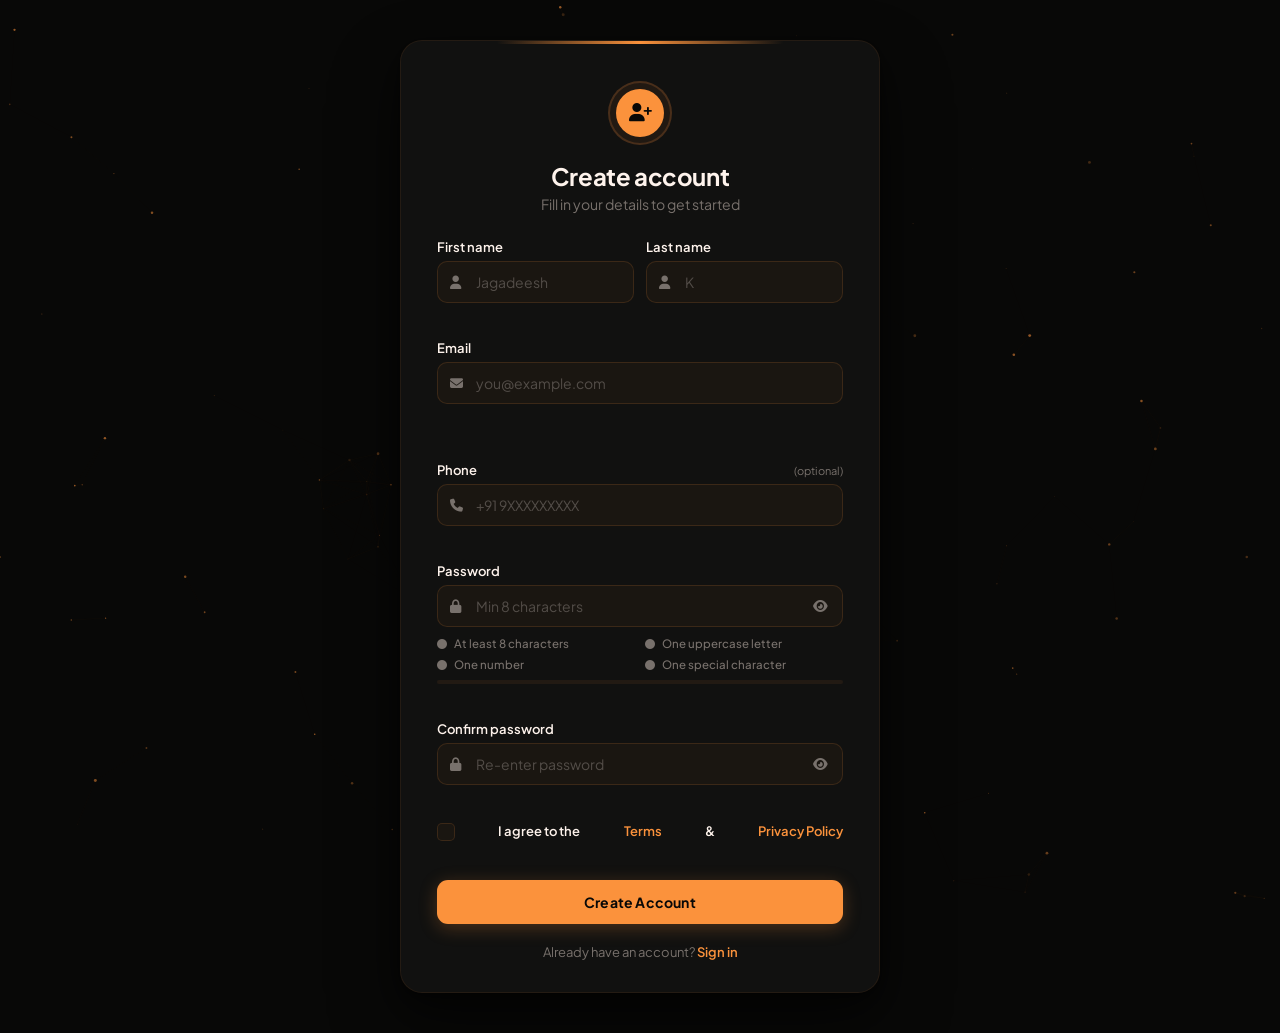
==== commit daf543b3: "Resolved merge conflicts" ====
--- a/register.html
+++ b/register.html
@@ -123,7 +123,7 @@
 
       <div class="toast hidden" id="reg-toast"></div>
 
-      <p class="switch">Already have an account? <a href="index.html">Sign in</a></p>
+      <p class="switch">Already have an account? <a href="login.html">Sign in</a></p>
 
     </div>
 
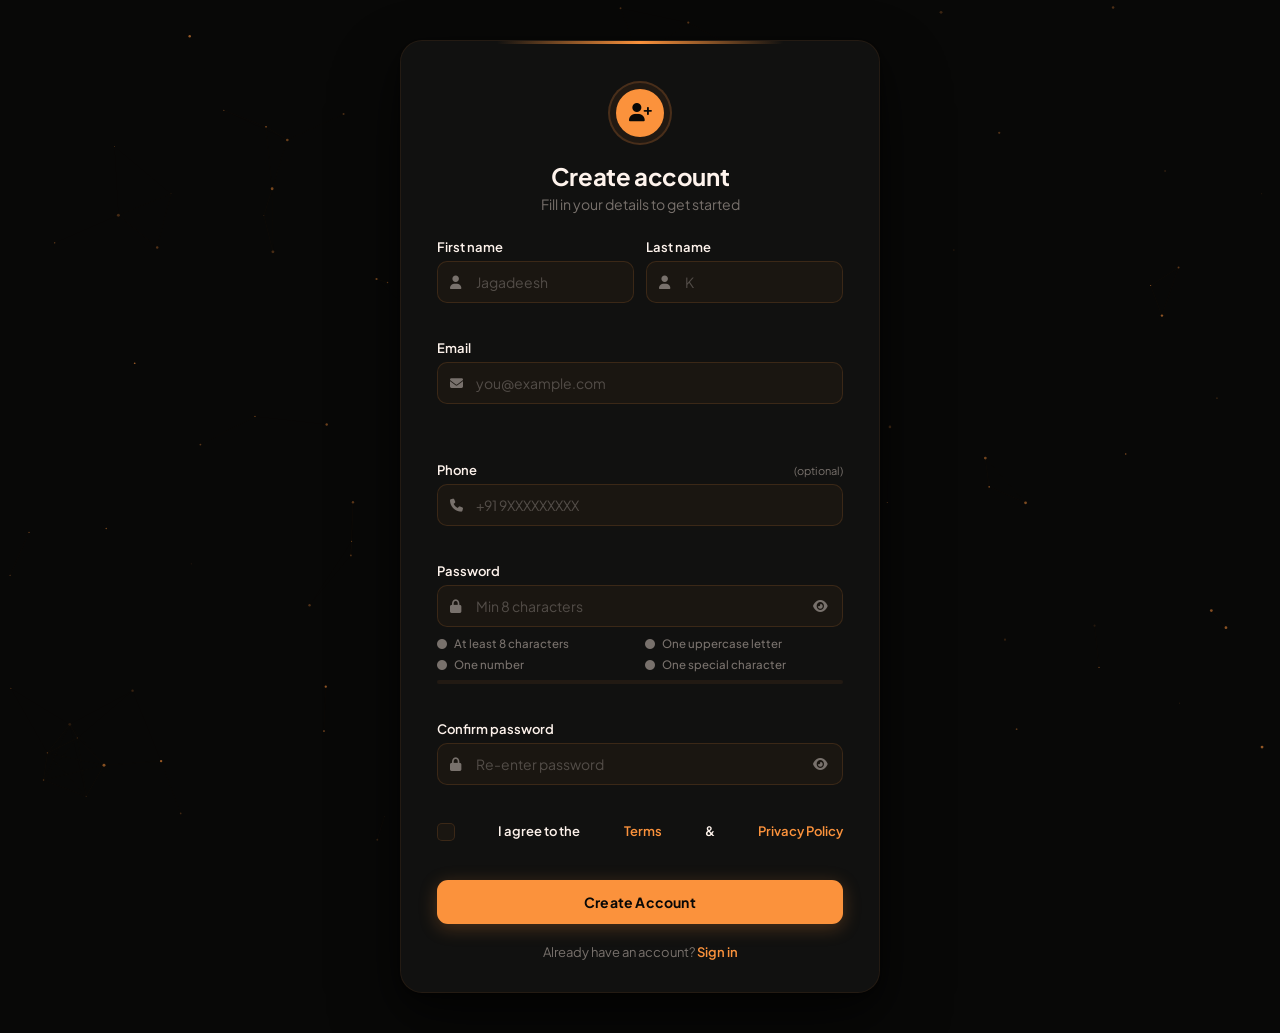
==== commit d4bd2fa6: "Updated the register form" ====
--- a/register.html
+++ b/register.html
@@ -123,7 +123,7 @@
 
       <div class="toast hidden" id="reg-toast"></div>
 
-      <p class="switch">Already have an account? <a href="login.html">Sign in</a></p>
+      <p class="switch">Already have an account? <a href="index.html">Sign in</a></p>
 
     </div>
 
